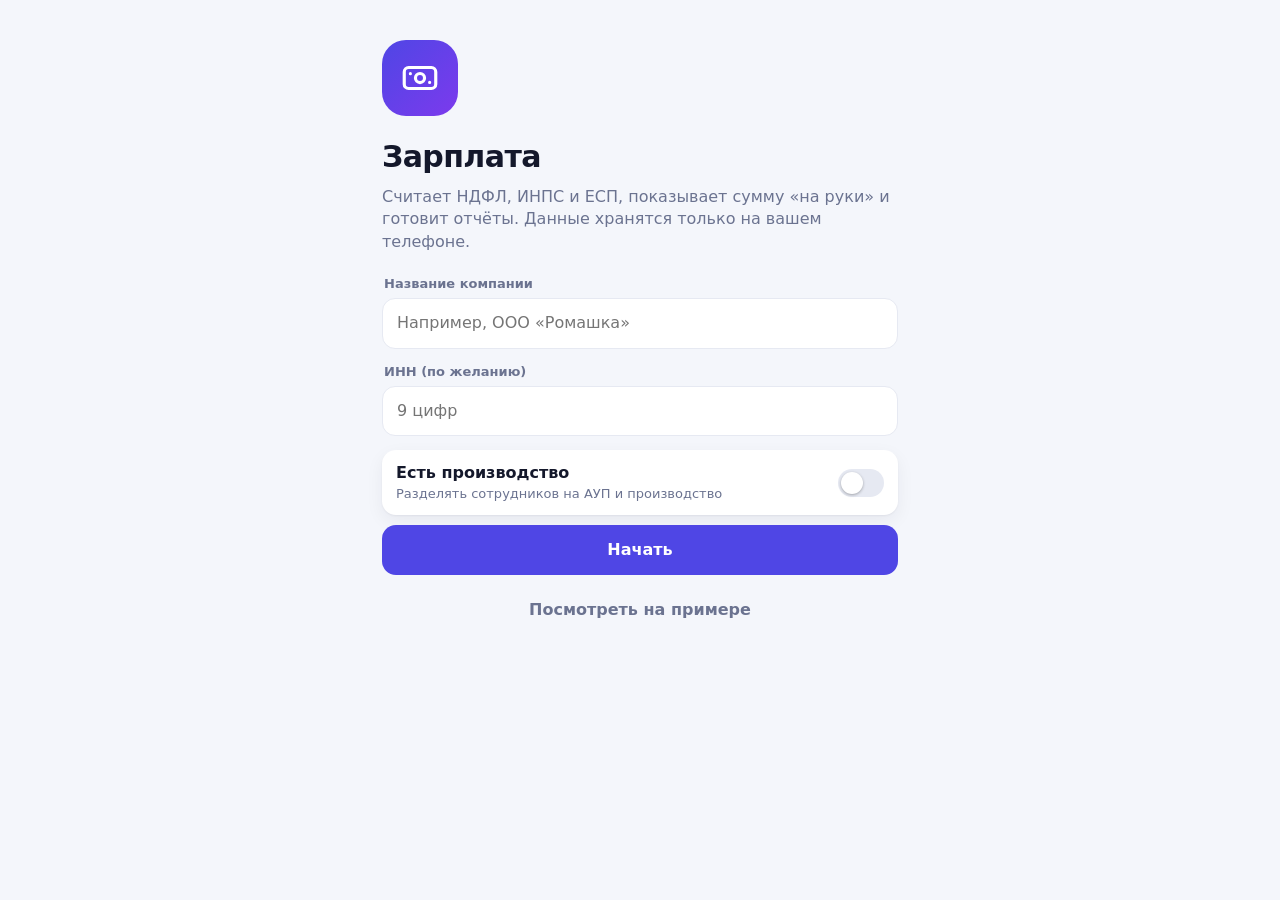
==== android/web/index.html @ 13a09fb5 "Multiple companies, styled Excel report (own xlsx writer), drop SheetJS Co-Authored-By: Claude Sonne" ====
<!doctype html>
<html lang="ru">
<head>
<meta charset="utf-8">
<meta name="viewport" content="width=device-width, initial-scale=1, viewport-fit=cover">
<meta name="color-scheme" content="light dark">
<title>Зарплата</title>
<link rel="stylesheet" href="app.css">
</head>
<body>
<div id="app"></div>
<nav class="tabs" id="nav">
  <button data-tab="pay"><svg viewBox="0 0 24 24"><rect x="3" y="6" width="18" height="12" rx="2.5"/><circle cx="12" cy="12" r="2.6"/><path d="M6.5 9.5v.01M17.5 14.5v.01"/></svg><span>Зарплата</span></button>
  <button data-tab="team"><svg viewBox="0 0 24 24"><circle cx="9" cy="8.5" r="3.3"/><path d="M3 20c0-3.3 2.7-5.5 6-5.5s6 2.2 6 5.5M16 5.6a3.2 3.2 0 0 1 0 5.8M18 14.8c1.9.7 3 2.4 3 5.2"/></svg><span>Сотрудники</span></button>
  <button data-tab="rep"><svg viewBox="0 0 24 24"><path d="M6 3h8l4 4v14H6zM14 3v4h4M9 12h6M9 16h6"/></svg><span>Отчёты</span></button>
  <button data-tab="set"><svg viewBox="0 0 24 24"><path d="M5 4v16M12 4v16M19 4v16M3 9h4M10 15h4M17 8h4"/></svg><span>Настройки</span></button>
</nav>
<div class="backdrop" id="backdrop"></div>
<div class="sheet" id="sheet" role="dialog" aria-modal="true"></div>
<div class="toast" id="toast"></div>
<script src="calc.js"></script>
<script src="tpl11101.js"></script>
<script src="xlsxfill.js"></script>
<script src="xlsxreport.js"></script>
<script src="app.js"></script>
</body>
</html>
---- android/web/app.css ----
:root{
  --bg:#f4f6fb;--card:#fff;--ink:#14182b;--mute:#6b7390;--line:#e6e9f2;
  --pri:#4f46e5;--pri2:#7c3aed;--pri-ink:#fff;--soft:#eef0ff;
  --ok:#0f9d6b;--okbg:#e4f6ee;--warn:#b86e00;--warnbg:#fff4de;--bad:#d4364f;--badbg:#fde8ec;
  --aup:#2563eb;--prod:#d97706;
  --shadow:0 1px 2px rgba(20,24,43,.05),0 6px 18px rgba(20,24,43,.06);
  --nav-h:64px;
}
@media (prefers-color-scheme:dark){
  :root:not([data-theme="light"]){
    --bg:#0e1020;--card:#181b30;--ink:#eceefb;--mute:#9aa1c4;--line:#272b47;
    --pri:#818cf8;--pri-ink:#0e1020;--soft:#23274a;
    --ok:#4ade9d;--okbg:#12342a;--warn:#fbbf4a;--warnbg:#3a2d10;--bad:#ff7d92;--badbg:#3d1a24;
    --aup:#7aa7ff;--prod:#fbbf4a;
    --shadow:0 1px 2px rgba(0,0,0,.4);
  }
}
:root[data-theme="dark"]{
  --bg:#0e1020;--card:#181b30;--ink:#eceefb;--mute:#9aa1c4;--line:#272b47;
  --pri:#818cf8;--pri-ink:#0e1020;--soft:#23274a;
  --ok:#4ade9d;--okbg:#12342a;--warn:#fbbf4a;--warnbg:#3a2d10;--bad:#ff7d92;--badbg:#3d1a24;
  --aup:#7aa7ff;--prod:#fbbf4a;--shadow:0 1px 2px rgba(0,0,0,.4);
}
*{box-sizing:border-box;-webkit-tap-highlight-color:transparent}
html,body{margin:0;background:var(--bg);color:var(--ink);font:16px/1.4 system-ui,-apple-system,"Segoe UI",Roboto,sans-serif}
body{padding-bottom:calc(var(--nav-h) + env(safe-area-inset-bottom) + 24px);min-height:100vh}
button{font:inherit;color:inherit;border:0;background:none;cursor:pointer}
input,select,textarea{font:inherit;color:inherit}
.page{max-width:720px;margin:0 auto;padding:0 16px}
.top{padding:calc(env(safe-area-inset-top) + 14px) 16px 4px;max-width:720px;margin:0 auto}
.top h1{margin:0;font-size:26px;letter-spacing:-.02em}
.top .sub{color:var(--mute);font-size:14px;margin-top:2px}
.row{display:flex;align-items:center;gap:10px}
.grow{flex:1;min-width:0}
.mute{color:var(--mute)}
.small{font-size:13px}
.num{font-variant-numeric:tabular-nums;white-space:nowrap}

/* месяц */
.month{display:flex;align-items:center;justify-content:space-between;background:var(--card);border-radius:16px;box-shadow:var(--shadow);padding:6px;margin:10px 0 14px}
.month .m{font-weight:650;font-size:17px;text-align:center;flex:1}
.month .m small{display:block;font-weight:400;color:var(--mute);font-size:12px}
.ib{width:44px;height:44px;border-radius:12px;display:grid;place-items:center;color:var(--pri)}
.ib:active{background:var(--soft)}
.ib svg{width:22px;height:22px;fill:none;stroke:currentColor;stroke-width:2;stroke-linecap:round;stroke-linejoin:round}

/* сводка */
.hero{background:linear-gradient(135deg,var(--pri),var(--pri2));color:#fff;border-radius:22px;padding:18px 18px 14px;box-shadow:var(--shadow)}
:root[data-theme="dark"] .hero{color:#0e1020}
@media (prefers-color-scheme:dark){:root:not([data-theme="light"]) .hero{color:#0e1020}}
.hero .lbl{font-size:13px;opacity:.85}
.hero .big{font-size:34px;font-weight:750;letter-spacing:-.02em;margin:2px 0 12px}
.hero .big small{font-size:16px;font-weight:600;opacity:.8;margin-left:4px}
.hero .grid{display:grid;grid-template-columns:repeat(2,1fr);gap:8px 14px;border-top:1px solid rgba(255,255,255,.25);padding-top:12px}
.hero .grid div{font-size:12px;opacity:.9}
.hero .grid b{display:block;font-size:16px;font-weight:650;opacity:1}
.hero .cost{margin-top:10px;font-size:12.5px;opacity:.9}

/* карточки и списки */
.card{background:var(--card);border-radius:18px;box-shadow:var(--shadow);overflow:hidden}
.sec{display:flex;align-items:baseline;justify-content:space-between;margin:20px 4px 8px;font-size:13px;color:var(--mute);font-weight:650;text-transform:uppercase;letter-spacing:.04em}
.sec .tag{text-transform:none;letter-spacing:0;font-weight:600}
.item{display:flex;align-items:center;gap:12px;width:100%;text-align:left;padding:12px 14px;border-bottom:1px solid var(--line)}
.item:last-child{border-bottom:0}
.item:active{background:var(--soft)}
.av{width:42px;height:42px;border-radius:50%;display:grid;place-items:center;font-weight:700;font-size:15px;color:#fff;flex:none;background:var(--pri)}
.av.aup{background:var(--aup)}.av.prod{background:var(--prod)}
:root[data-theme="dark"] .av,:root[data-theme="dark"] .av.aup,:root[data-theme="dark"] .av.prod{color:#0e1020}
.item .nm{font-weight:600;white-space:nowrap;overflow:hidden;text-overflow:ellipsis}
.item .sb{font-size:13px;color:var(--mute);white-space:nowrap;overflow:hidden;text-overflow:ellipsis}
.item .r{text-align:right;flex:none}
.item .r b{display:block;font-weight:700}
.item .r span{font-size:12px;color:var(--mute)}
.badge{display:inline-block;font-size:11px;font-weight:650;padding:1px 7px;border-radius:99px;background:var(--soft);color:var(--pri);vertical-align:1px;margin-left:4px}
.badge.warn{background:var(--warnbg);color:var(--warn)}.badge.bad{background:var(--badbg);color:var(--bad)}.badge.ok{background:var(--okbg);color:var(--ok)}
.item.off{opacity:.55}

/* чипы / сегменты */
.seg{display:flex;background:var(--soft);border-radius:14px;padding:4px;gap:4px}
.seg button{flex:1;padding:9px 6px;border-radius:11px;font-weight:600;font-size:14px;color:var(--mute);min-height:40px}
.seg button.on{background:var(--card);color:var(--pri);box-shadow:var(--shadow)}
.chips{display:flex;gap:8px;overflow-x:auto;padding:2px 2px 8px;scrollbar-width:none}
.chips::-webkit-scrollbar{display:none}
.chip{flex:none;padding:8px 14px;border-radius:99px;background:var(--card);box-shadow:var(--shadow);font-weight:600;font-size:14px;color:var(--mute)}
.chip.on{background:var(--pri);color:var(--pri-ink)}

/* кнопки */
.btn{display:flex;align-items:center;justify-content:center;gap:8px;width:100%;padding:14px 18px;border-radius:14px;background:var(--pri);color:var(--pri-ink);font-weight:650;font-size:16px;min-height:50px}
.btn:active{filter:brightness(.92)}
.btn.sec2{background:var(--soft);color:var(--pri)}
.btn.bad{background:var(--badbg);color:var(--bad)}
.btn.ghost{background:none;color:var(--mute)}
.btn svg{width:20px;height:20px;fill:none;stroke:currentColor;stroke-width:2;stroke-linecap:round;stroke-linejoin:round}
.btns{display:flex;gap:10px;margin-top:10px}.btns .btn{flex:1}
.stack{display:flex;flex-direction:column;gap:10px;margin-top:10px}
.fab{position:fixed;right:max(16px,calc(50% - 344px));bottom:calc(var(--nav-h) + env(safe-area-inset-bottom) + 18px);z-index:6;width:auto;padding:0 20px 0 16px;height:54px;border-radius:27px;box-shadow:0 8px 24px rgba(79,70,229,.4)}

/* пустые состояния */
.empty{text-align:center;padding:44px 24px 12px}
.empty .ill{width:84px;height:84px;margin:0 auto 14px;border-radius:26px;background:var(--soft);display:grid;place-items:center;color:var(--pri)}
.empty .ill svg{width:42px;height:42px;fill:none;stroke:currentColor;stroke-width:1.8;stroke-linecap:round;stroke-linejoin:round}
.empty h3{margin:0 0 6px;font-size:20px}
.empty p{margin:0 0 18px;color:var(--mute)}

/* форма */
.f{display:block;margin:0 0 14px}
.f>span{display:block;font-size:13px;color:var(--mute);font-weight:600;margin:0 0 5px 2px}
.in{width:100%;padding:13px 14px;border-radius:13px;border:1.5px solid var(--line);background:var(--card);outline:none;min-height:50px}
.in:focus{border-color:var(--pri)}
.in.bad{border-color:var(--bad)}
.in.amt{font-size:28px;font-weight:700;padding:12px 14px;letter-spacing:-.01em}
.two{display:grid;grid-template-columns:1fr 1fr;gap:10px}
.hint{font-size:13px;color:var(--mute);margin:-6px 2px 14px}
.hint.bad{color:var(--bad)}.hint.warn{color:var(--warn)}
.sw{display:flex;align-items:center;gap:12px;padding:12px 14px;border-radius:14px;background:var(--card);box-shadow:var(--shadow);margin-bottom:10px;width:100%;text-align:left}
.sw .t{font-weight:600}.sw .d{font-size:13px;color:var(--mute)}
.sw i{flex:none;width:46px;height:28px;border-radius:14px;background:var(--line);position:relative;transition:.15s}
.sw i::after{content:"";position:absolute;left:3px;top:3px;width:22px;height:22px;border-radius:50%;background:#fff;transition:.15s;box-shadow:0 1px 3px rgba(0,0,0,.3)}
.sw.on i{background:var(--pri)}.sw.on i::after{left:21px}

/* разбор расчёта */
.calc{background:var(--soft);border-radius:16px;padding:12px 14px;margin:0 0 14px}
.calc .l{display:flex;justify-content:space-between;gap:12px;padding:4px 0;font-size:15px}
.calc .l.t{border-top:1px solid var(--line);margin-top:4px;padding-top:9px;font-weight:700;font-size:17px}
.calc .l span:first-child{color:var(--mute)}
.calc .l.t span:first-child{color:var(--ink)}

/* шторка */
.backdrop{position:fixed;inset:0;background:rgba(10,12,28,.5);opacity:0;pointer-events:none;transition:opacity .2s;z-index:20}
.backdrop.on{opacity:1;pointer-events:auto}
.sheet{position:fixed;left:0;right:0;bottom:0;z-index:21;background:var(--bg);border-radius:24px 24px 0 0;max-height:92vh;overflow-y:auto;transform:translateY(105%);transition:transform .25s cubic-bezier(.2,.8,.2,1);padding:8px 16px calc(env(safe-area-inset-bottom) + 18px);max-width:720px;margin:0 auto;overscroll-behavior:contain;visibility:hidden}
.sheet.on{transform:none;visibility:visible}
.grab{width:42px;height:5px;border-radius:3px;background:var(--line);margin:4px auto 10px}
.sheet h2{margin:0 0 4px;font-size:22px}
.sheet .sub{color:var(--mute);margin:0 0 14px}

/* навигация */
.tabs{position:fixed;left:0;right:0;bottom:0;z-index:10;display:flex;background:var(--card);border-top:1px solid var(--line);padding-bottom:env(safe-area-inset-bottom);max-width:720px;margin:0 auto}
.tabs button{flex:1;height:var(--nav-h);display:flex;flex-direction:column;align-items:center;justify-content:center;gap:3px;color:var(--mute);font-size:11.5px;font-weight:600}
.tabs button svg{width:24px;height:24px;fill:none;stroke:currentColor;stroke-width:1.8;stroke-linecap:round;stroke-linejoin:round}
.tabs button.on{color:var(--pri)}
.toast{position:fixed;left:50%;bottom:calc(var(--nav-h) + env(safe-area-inset-bottom) + 84px);transform:translate(-50%,20px);background:#1d2036;color:#fff;padding:11px 18px;border-radius:14px;font-size:14px;opacity:0;pointer-events:none;transition:.2s;z-index:40;max-width:88vw;text-align:center}
.toast.on{opacity:1;transform:translate(-50%,0)}

/* таблицы отчётов */
.tw{overflow-x:auto;border-radius:14px;background:var(--card);box-shadow:var(--shadow)}
table{border-collapse:separate;border-spacing:0;width:100%;font-size:13px}
th,td{padding:9px 9px;text-align:right;white-space:nowrap;border-bottom:1px solid var(--line)}
th{font-size:12px;color:var(--mute);font-weight:650}
td:first-child,th:first-child{text-align:left}
td.l,th.l{text-align:left}
tr.grp td{background:var(--soft);font-weight:700;color:var(--pri)}
tr.sub td{font-weight:650}
tr.tot td{font-weight:750;border-bottom:0;background:var(--soft)}
.note{font-size:13px;color:var(--mute);padding:10px 14px;background:var(--card);border-radius:14px;box-shadow:var(--shadow);margin-top:12px}
.note b{color:var(--ink)}
.alert{display:flex;gap:10px;padding:12px 14px;border-radius:14px;margin:0 0 12px;font-size:14px}
.alert.warn{background:var(--warnbg);color:var(--warn)}.alert.bad{background:var(--badbg);color:var(--bad)}.alert.ok{background:var(--okbg);color:var(--ok)}
.pay{display:grid;grid-template-columns:1fr 1fr 1fr;gap:8px}
.pay div{background:var(--card);border-radius:14px;padding:11px 12px;box-shadow:var(--shadow);font-size:12px;color:var(--mute)}
.pay b{display:block;color:var(--ink);font-size:15px;margin-top:2px;white-space:nowrap}

/* приветствие */
.wel{padding:calc(env(safe-area-inset-top) + 40px) 22px 20px;max-width:560px;margin:0 auto}
.wel .logo{width:76px;height:76px;border-radius:24px;background:linear-gradient(135deg,var(--pri),var(--pri2));display:grid;place-items:center;margin-bottom:20px}
.wel .logo svg{width:42px;height:42px;fill:none;stroke:#fff;stroke-width:1.8;stroke-linecap:round;stroke-linejoin:round}
.wel h1{margin:0 0 8px;font-size:30px;letter-spacing:-.02em}
.wel p{color:var(--mute);margin:0 0 22px}
body.wel-on .tabs{display:none}
.tw td:first-child,.tw th:first-child{position:sticky;left:0;background:var(--card);z-index:1;box-shadow:1px 0 0 var(--line)}
.tw tr.grp td:first-child{background:var(--soft)}
.tw tr.tot td:first-child{background:var(--soft)}
details.more{margin:0 0 14px;background:var(--card);border-radius:14px;box-shadow:var(--shadow);padding:0 14px}
details.more summary{padding:13px 0;font-weight:600;color:var(--pri);cursor:pointer}
details.more[open] summary{border-bottom:1px solid var(--line);margin-bottom:12px}
.co{display:inline-flex;align-items:center;gap:6px;max-width:100%;padding:5px 10px 5px 12px;border-radius:99px;background:var(--soft);color:var(--pri);font-weight:600;font-size:14px;vertical-align:middle;white-space:nowrap;overflow:hidden;text-overflow:ellipsis}
.co:active{filter:brightness(.95)}
.co .n{background:var(--pri);color:var(--pri-ink);border-radius:99px;font-size:11px;padding:0 6px;line-height:17px}
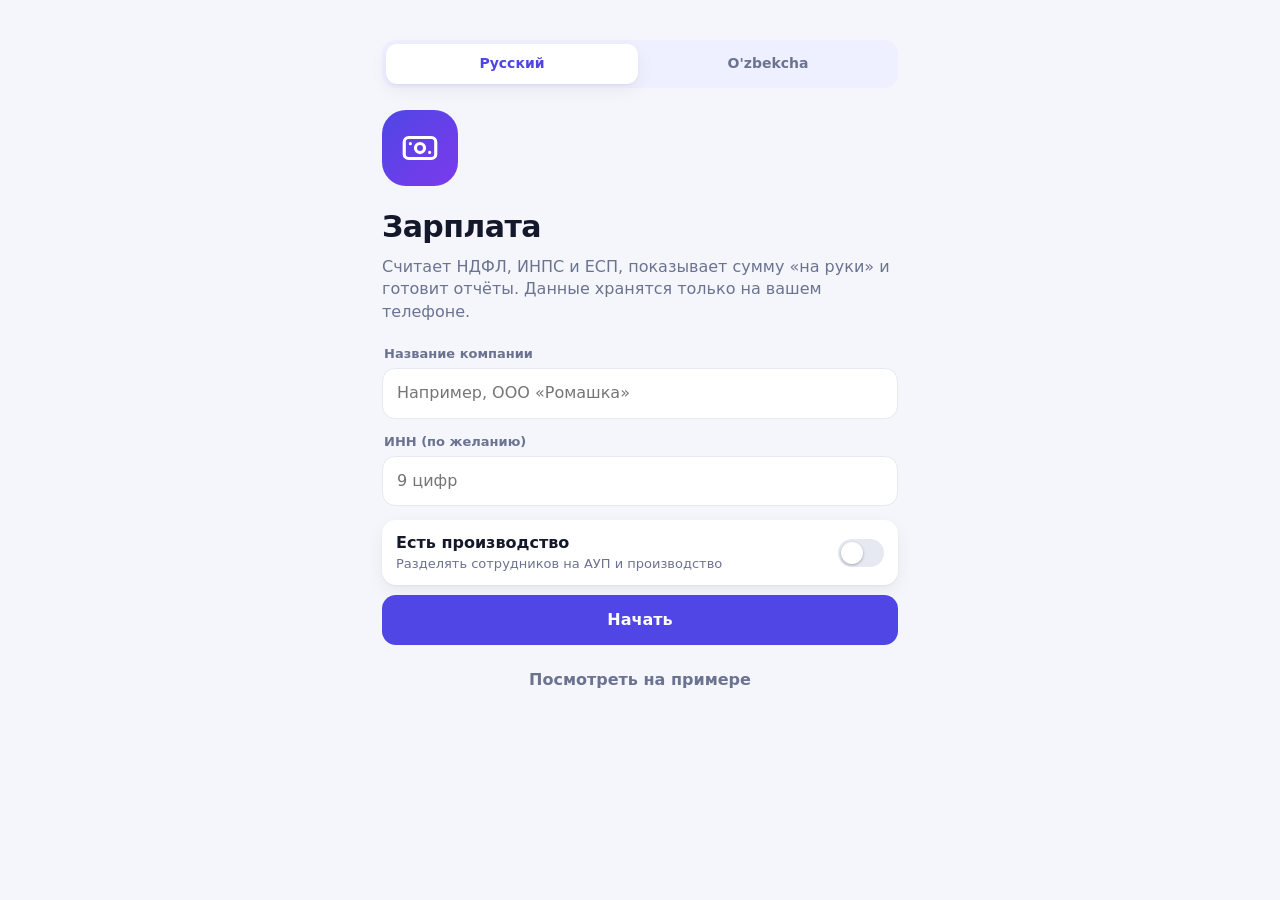
==== commit 974426d6: "Lock page scroll: hide scrollbars, no overscroll, no horizontal page pan Co-Authored-By: Claude Sonn" ====
--- a/android/web/index.html
+++ b/android/web/index.html
@@ -2,13 +2,20 @@
 <html lang="ru">
 <head>
 <meta charset="utf-8">
-<meta name="viewport" content="width=device-width, initial-scale=1, viewport-fit=cover">
+<meta name="viewport" content="width=device-width, initial-scale=1, maximum-scale=1, user-scalable=no, viewport-fit=cover">
 <meta name="color-scheme" content="light dark">
 <title>Зарплата</title>
 <link rel="stylesheet" href="app.css">
 </head>
 <body>
 <div id="app"></div>
+<script>
+// если что-то пошло не так — показать причину вместо пустого экрана
+window.addEventListener("error", function (e) {
+  var a = document.getElementById("app");
+  if (a && !a.firstChild) a.innerHTML = '<div style="padding:24px;font:14px/1.4 system-ui;color:#b00020"><b>Ошибка приложения</b><br>' + String(e.message).replace(/</g, "&lt;") + '<br><small>' + String(e.filename).split("/").pop() + ":" + e.lineno + "</small></div>";
+});
+</script>
 <nav class="tabs" id="nav">
   <button data-tab="pay"><svg viewBox="0 0 24 24"><rect x="3" y="6" width="18" height="12" rx="2.5"/><circle cx="12" cy="12" r="2.6"/><path d="M6.5 9.5v.01M17.5 14.5v.01"/></svg><span>Зарплата</span></button>
   <button data-tab="team"><svg viewBox="0 0 24 24"><circle cx="9" cy="8.5" r="3.3"/><path d="M3 20c0-3.3 2.7-5.5 6-5.5s6 2.2 6 5.5M16 5.6a3.2 3.2 0 0 1 0 5.8M18 14.8c1.9.7 3 2.4 3 5.2"/></svg><span>Сотрудники</span></button>
@@ -19,9 +26,11 @@
 <div class="sheet" id="sheet" role="dialog" aria-modal="true"></div>
 <div class="toast" id="toast"></div>
 <script src="calc.js"></script>
+<script src="hr.js"></script>
 <script src="tpl11101.js"></script>
 <script src="xlsxfill.js"></script>
 <script src="xlsxreport.js"></script>
+<script src="i18n.js"></script>
 <script src="app.js"></script>
 </body>
 </html>
--- a/android/web/app.css
+++ b/android/web/app.css
@@ -23,6 +23,8 @@
 }
 *{box-sizing:border-box;-webkit-tap-highlight-color:transparent}
 html,body{margin:0;background:var(--bg);color:var(--ink);font:16px/1.4 system-ui,-apple-system,"Segoe UI",Roboto,sans-serif}
+html,body{max-width:100%;overflow-x:hidden;overscroll-behavior:none;touch-action:pan-y;scrollbar-width:none}
+html::-webkit-scrollbar,body::-webkit-scrollbar{display:none}
 body{padding-bottom:calc(var(--nav-h) + env(safe-area-inset-bottom) + 24px);min-height:100vh}
 button{font:inherit;color:inherit;border:0;background:none;cursor:pointer}
 input,select,textarea{font:inherit;color:inherit}
@@ -143,7 +145,7 @@
 .toast.on{opacity:1;transform:translate(-50%,0)}
 
 /* таблицы отчётов */
-.tw{overflow-x:auto;border-radius:14px;background:var(--card);box-shadow:var(--shadow)}
+.tw{overflow-x:auto;touch-action:pan-x pan-y;overscroll-behavior-x:contain;scrollbar-width:none;border-radius:14px;background:var(--card);box-shadow:var(--shadow)}
 table{border-collapse:separate;border-spacing:0;width:100%;font-size:13px}
 th,td{padding:9px 9px;text-align:right;white-space:nowrap;border-bottom:1px solid var(--line)}
 th{font-size:12px;color:var(--mute);font-weight:650}
@@ -176,3 +178,17 @@
 .co{display:inline-flex;align-items:center;gap:6px;max-width:100%;padding:5px 10px 5px 12px;border-radius:99px;background:var(--soft);color:var(--pri);font-weight:600;font-size:14px;vertical-align:middle;white-space:nowrap;overflow:hidden;text-overflow:ellipsis}
 .co:active{filter:brightness(.95)}
 .co .n{background:var(--pri);color:var(--pri-ink);border-radius:99px;font-size:11px;padding:0 6px;line-height:17px}
+/* табель */
+.tgrid{display:grid;grid-template-columns:repeat(7,1fr);gap:6px;margin:6px 0 10px}
+.tgrid .th{text-align:center;font-size:12px;color:var(--mute);font-weight:600;padding:2px 0}
+.td{display:flex;flex-direction:column;align-items:center;justify-content:center;min-height:46px;border-radius:12px;background:var(--card);box-shadow:var(--shadow);font-size:14px;color:var(--ink)}
+.td b{font-weight:650;line-height:1.1}.td i{font-style:normal;font-size:11px;font-weight:700;line-height:1.1;min-height:12px}
+.td.off,.td.out{background:transparent;box-shadow:none;color:var(--mute);opacity:.55}
+.td.abs{background:var(--badbg);color:var(--bad)}.td.unp{background:var(--warnbg);color:var(--warn)}.td.trip{background:var(--okbg);color:var(--ok)}
+.td.vac{background:var(--soft);color:var(--pri)}.td.sick{background:var(--badbg);color:var(--bad);opacity:.8}
+.td.sel{outline:2px solid var(--pri);outline-offset:-2px}
+.hgrid{display:grid;grid-template-columns:repeat(7,1fr);gap:6px;margin:4px 0 6px}
+.hgrid label{display:flex;flex-direction:column;align-items:center;gap:3px;font-size:12px;color:var(--mute);font-weight:600}
+.hgrid .hin{padding:8px 2px;text-align:center;min-width:0;width:100%}
+.tlegend{font-size:13px;color:var(--mute);margin:0 0 12px;line-height:2}
+.tlegend .td{display:inline-flex;min-height:0;width:26px;height:22px;border-radius:7px;font-size:11px;font-weight:700;vertical-align:middle;margin:0 2px 0 6px}
